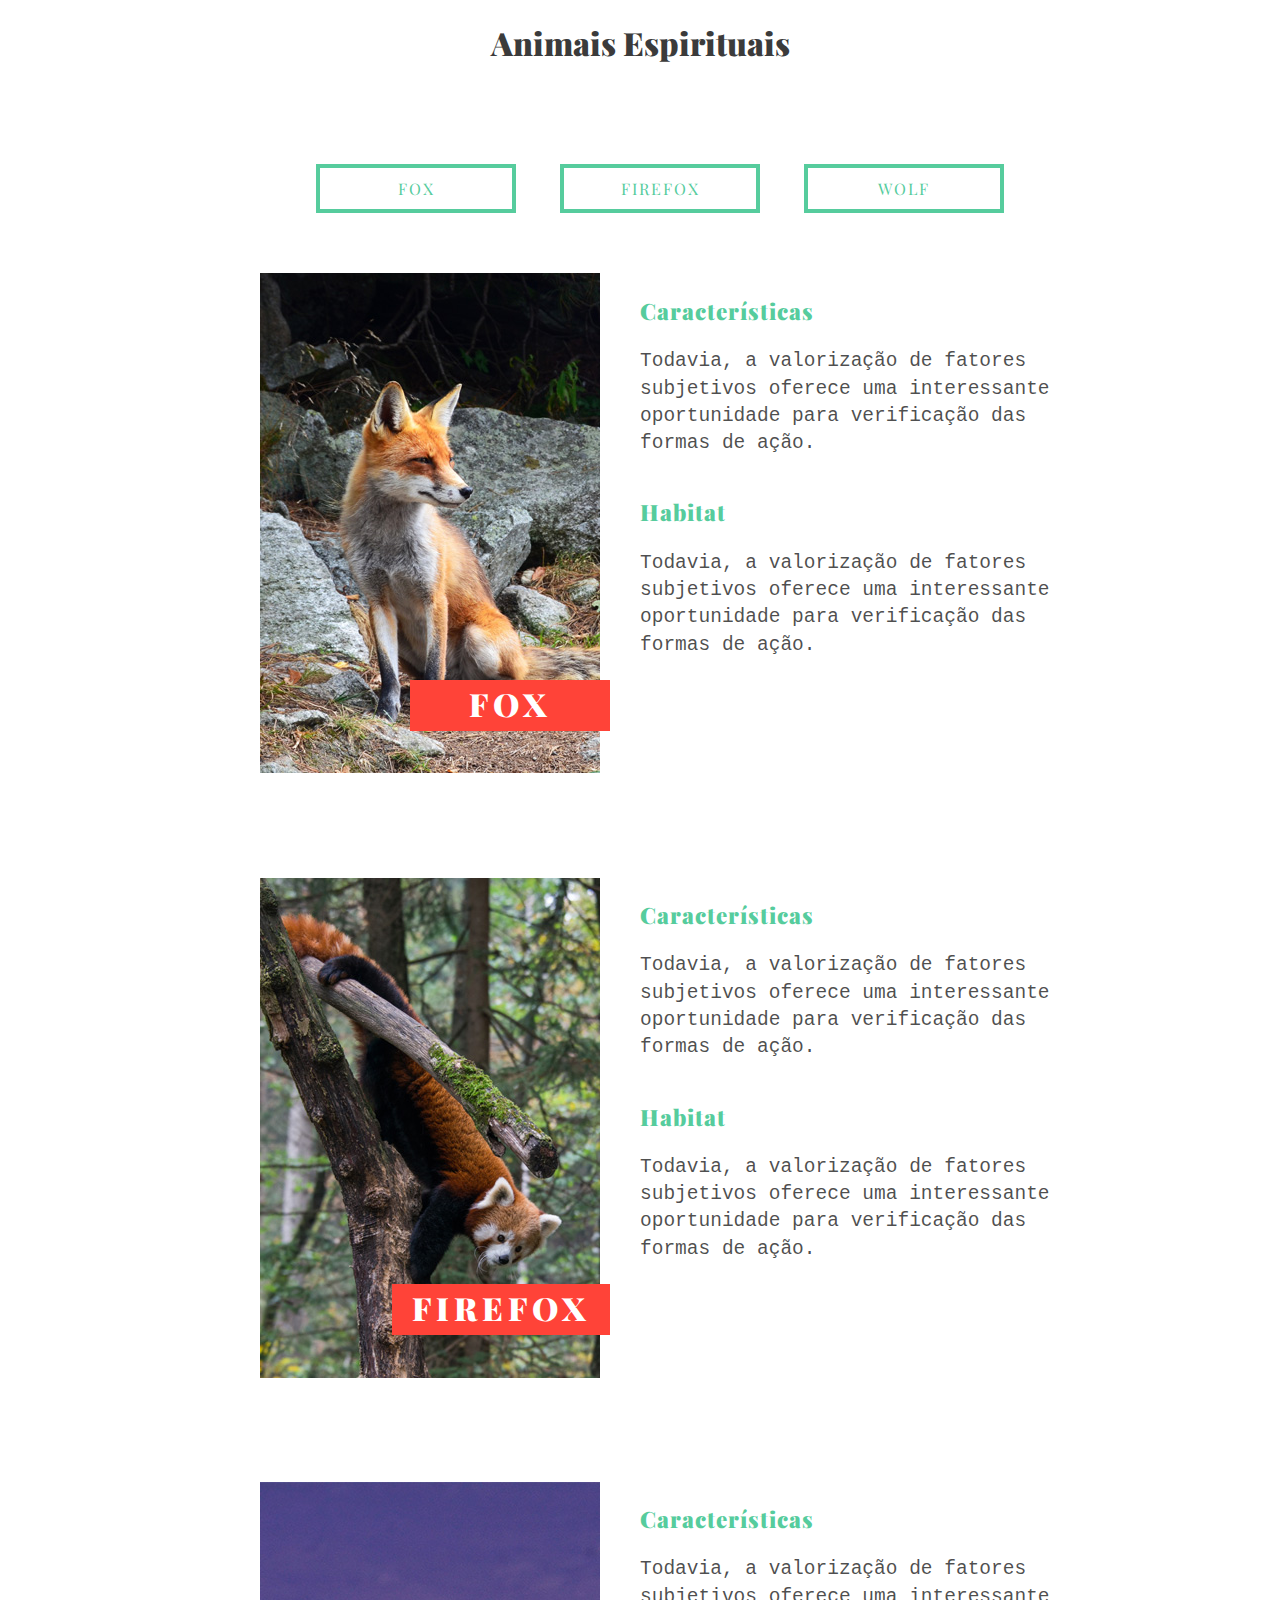
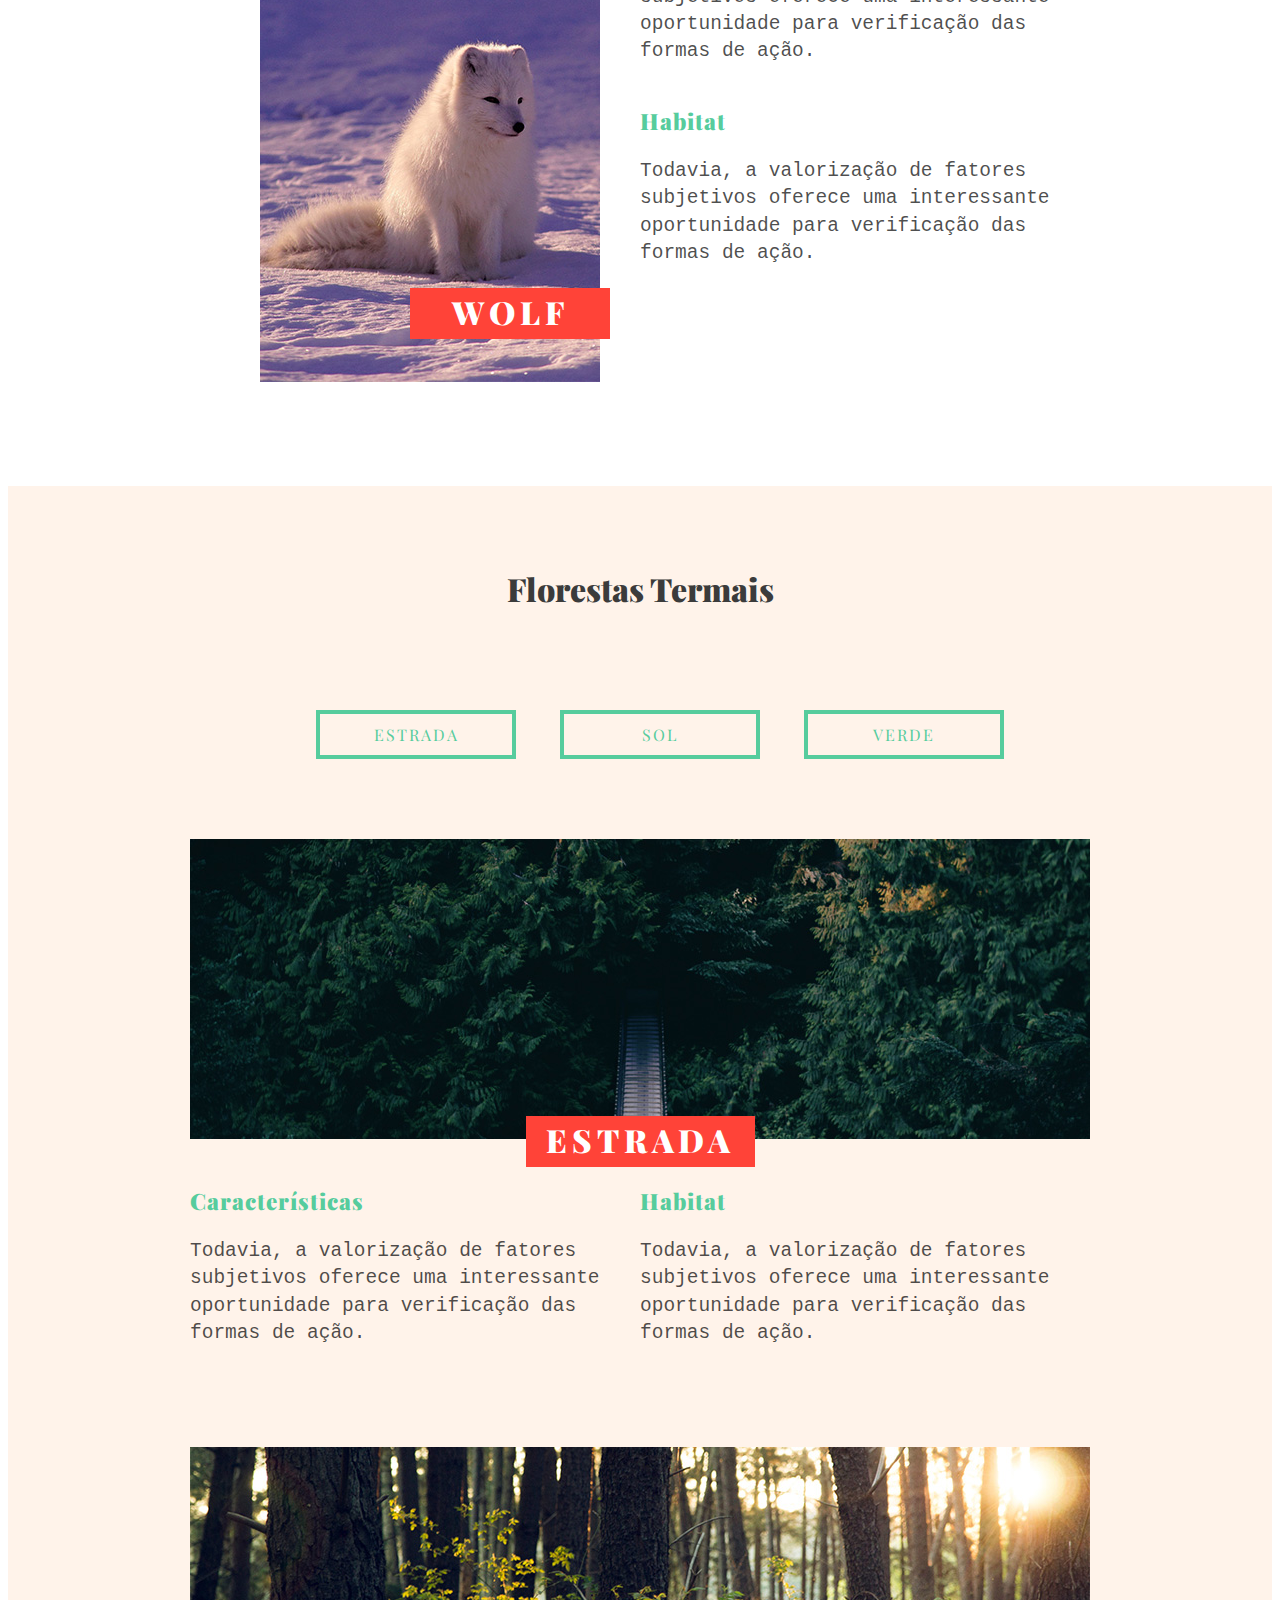
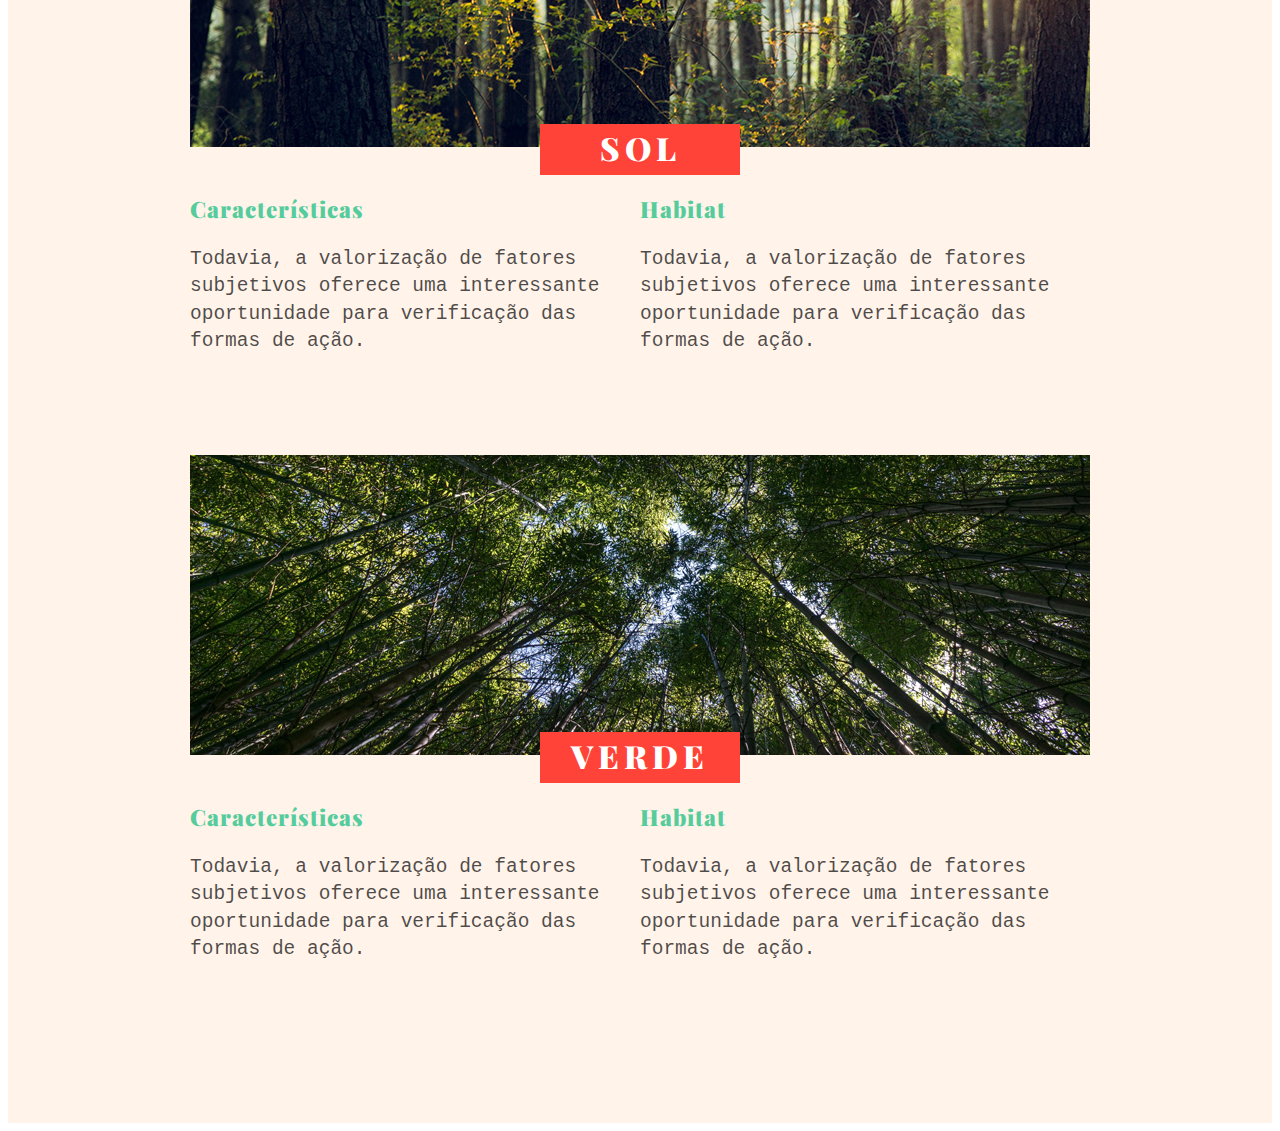
==== animais-e-florestas-jquery/index.html @ a6161abd "projeto animais e florestas" ====
<!DOCTYPE html>
<html>
<head>
	<title>Tabs</title>
	<link href="https://fonts.googleapis.com/css?family=Playfair+Display:900" rel="stylesheet">
	<link rel="stylesheet" type="text/css" href="css/style.css">
</head>
<body>

	<script type="text/javascript">
		document.documentElement.className += ' js';
	</script>

	<section class="container animais">

		<h1>Animais Espirituais</h1>

		<ul class="tab-menu">
			<li><a href="#fox">Fox</a></li>
			<li><a href="#firefox">FireFox</a></li>
			<li><a href="#wolf">Wolf</a></li>
		</ul>

		<div class="item">
			<div class="item-img">
				<img src="img/fox.jpg" alt="Fox">
				<h2>Fox</h2>
			</div>
			<div class="item-info">
				<h3>Características</h3>
				<p>Todavia, a valorização de fatores subjetivos oferece uma interessante oportunidade para verificação das formas de ação.</p>
				<h3>Habitat</h3>
				<p>Todavia, a valorização de fatores subjetivos oferece uma interessante oportunidade para verificação das formas de ação.</p>
			</div>
		</div>

		<div class="item">
			<div class="item-img">
				<img src="img/firefox.jpg" alt="FireFox">
				<h2>FireFox</h2>
			</div>
			<div class="item-info">
				<h3>Características</h3>
				<p>Todavia, a valorização de fatores subjetivos oferece uma interessante oportunidade para verificação das formas de ação.</p>
				<h3>Habitat</h3>
				<p>Todavia, a valorização de fatores subjetivos oferece uma interessante oportunidade para verificação das formas de ação.</p>
			</div>
		</div>

		<div class="item">
			<div class="item-img">
				<img src="img/wolf.jpg" alt="wolf">
				<h2>Wolf</h2>
			</div>
			<div class="item-info">
				<h3>Características</h3>
				<p>Todavia, a valorização de fatores subjetivos oferece uma interessante oportunidade para verificação das formas de ação.</p>
				<h3>Habitat</h3>
				<p>Todavia, a valorização de fatores subjetivos oferece uma interessante oportunidade para verificação das formas de ação.</p>
			</div>
		</div>

	</section>

	<section class="florestas">
	<div class="container">
		<h1>Florestas Termais</h1>

		<ul class="tab-menu">
			<li><a href="#estrada">Estrada</a></li>
			<li><a href="#sol">Sol</a></li>
			<li><a href="#verde">Verde</a></li>
		</ul>

		<div class="item">
			<div class="item-img">
				<img src="img/estrada.jpg" alt="Estrada">
				<h2>Estrada</h2>
			</div>
			<div class="item-info">
			<div>
				<h3>Características</h3>
				<p>Todavia, a valorização de fatores subjetivos oferece uma interessante oportunidade para verificação das formas de ação.</p>
			</div>
			<div>
				<h3>Habitat</h3>
				<p>Todavia, a valorização de fatores subjetivos oferece uma interessante oportunidade para verificação das formas de ação.</p>
			</div>
			</div>
		</div>

		<div class="item">
			<div class="item-img">
				<img src="img/sol.jpg" alt="Sol">
				<h2>Sol</h2>
			</div>
			<div class="item-info">
			<div>
				<h3>Características</h3>
				<p>Todavia, a valorização de fatores subjetivos oferece uma interessante oportunidade para verificação das formas de ação.</p>
			</div>
			<div>
				<h3>Habitat</h3>
				<p>Todavia, a valorização de fatores subjetivos oferece uma interessante oportunidade para verificação das formas de ação.</p>
			</div>	
			</div>
		</div>

		<div class="item">
			<div class="item-img">
				<img src="img/verde.jpg" alt="Verde">
				<h2>Verde</h2>
			</div>
			<div class="item-info">
			<div>
				<h3>Características</h3>
				<p>Todavia, a valorização de fatores subjetivos oferece uma interessante oportunidade para verificação das formas de ação.</p>
			</div>
			<div>
				<h3>Habitat</h3>
				<p>Todavia, a valorização de fatores subjetivos oferece uma interessante oportunidade para verificação das formas de ação.</p>
			</div>
			</div>
		</div>
	</div>
	</section>


	<script type="text/javascript" src="js/jquery-3.6.1.min.js"></script>
	<script type="text/javascript" src="js/app.js"></script>
</body>
</html>
---- animais-e-florestas-jquery/css/style.css ----
* {
	box-sizing: border-box;
}

.container {
	max-width: 900px;
	margin: 0 auto;
}

ul {
	text-align: center;
	margin: 80px 0 40px 0;
}

ul li {
	display: inline-block;
}

ul li a {
	display: inline-block;
	color: #56CC9D;
	border: 4px solid;
	padding: 10px 0px;
	width: 200px;
	margin: 20px;
	text-decoration: none;
	font-family: 'Playfair Display';
	text-transform: uppercase;
	letter-spacing: 2px;
}

ul li a.active {
	color: #fff;
	background-color: #56CC9D;
	border-color: #56CC9D;
}

h1, h2, h3 {
	font-family: 'Playfair Display';
	font-weight: 900;
}

h1 {
	font-size: 2em;
	text-align: center;
	color: #3B3B3B;
}

h2 {
	display: inline-block;
	padding: 2px 20px 6px 20px;
	min-width: 200px;
	text-align: center;
	font-size: 2em;
	text-transform: uppercase;
	position: relative;
	top: -120px;
	right: -10px;
	background:  #FF4338;
	color: white;
	letter-spacing: 5px;
}

h3 {
	font-size: 1.4em;
	letter-spacing: 1px;
	color: #56CC9D;
}

p {
	font-family: monospace;
	font-size: 1.5em;
	line-height: 1.4;
	color: rgba(0,0,0,.7);
	margin-bottom: 40px;
}

img {
	display: block;
	max-width: 100%;
	float: right;
}

.item {
	overflow: hidden;
}

.item-img {
	width: 50%;
	float: left;
	text-align: right;
	padding-right: 40px;
	position: relative;
}

.item-info {
	width: 50%;
	float: left;
}

.florestas {
	background: #FFF3EA;
	padding: 60px 0;
}

.florestas .item-img {
	width: 100%;
	text-align: center;
	margin-bottom: -80px;
	padding: 0px;
}

.florestas h2 {
	top: -50px;
	right: auto;

}

.florestas .item {
	margin: 60px 0;
}

.florestas .item-info {
	width: 100%;
}

.item-info > div {
	width: 50%;
	float: left;
}
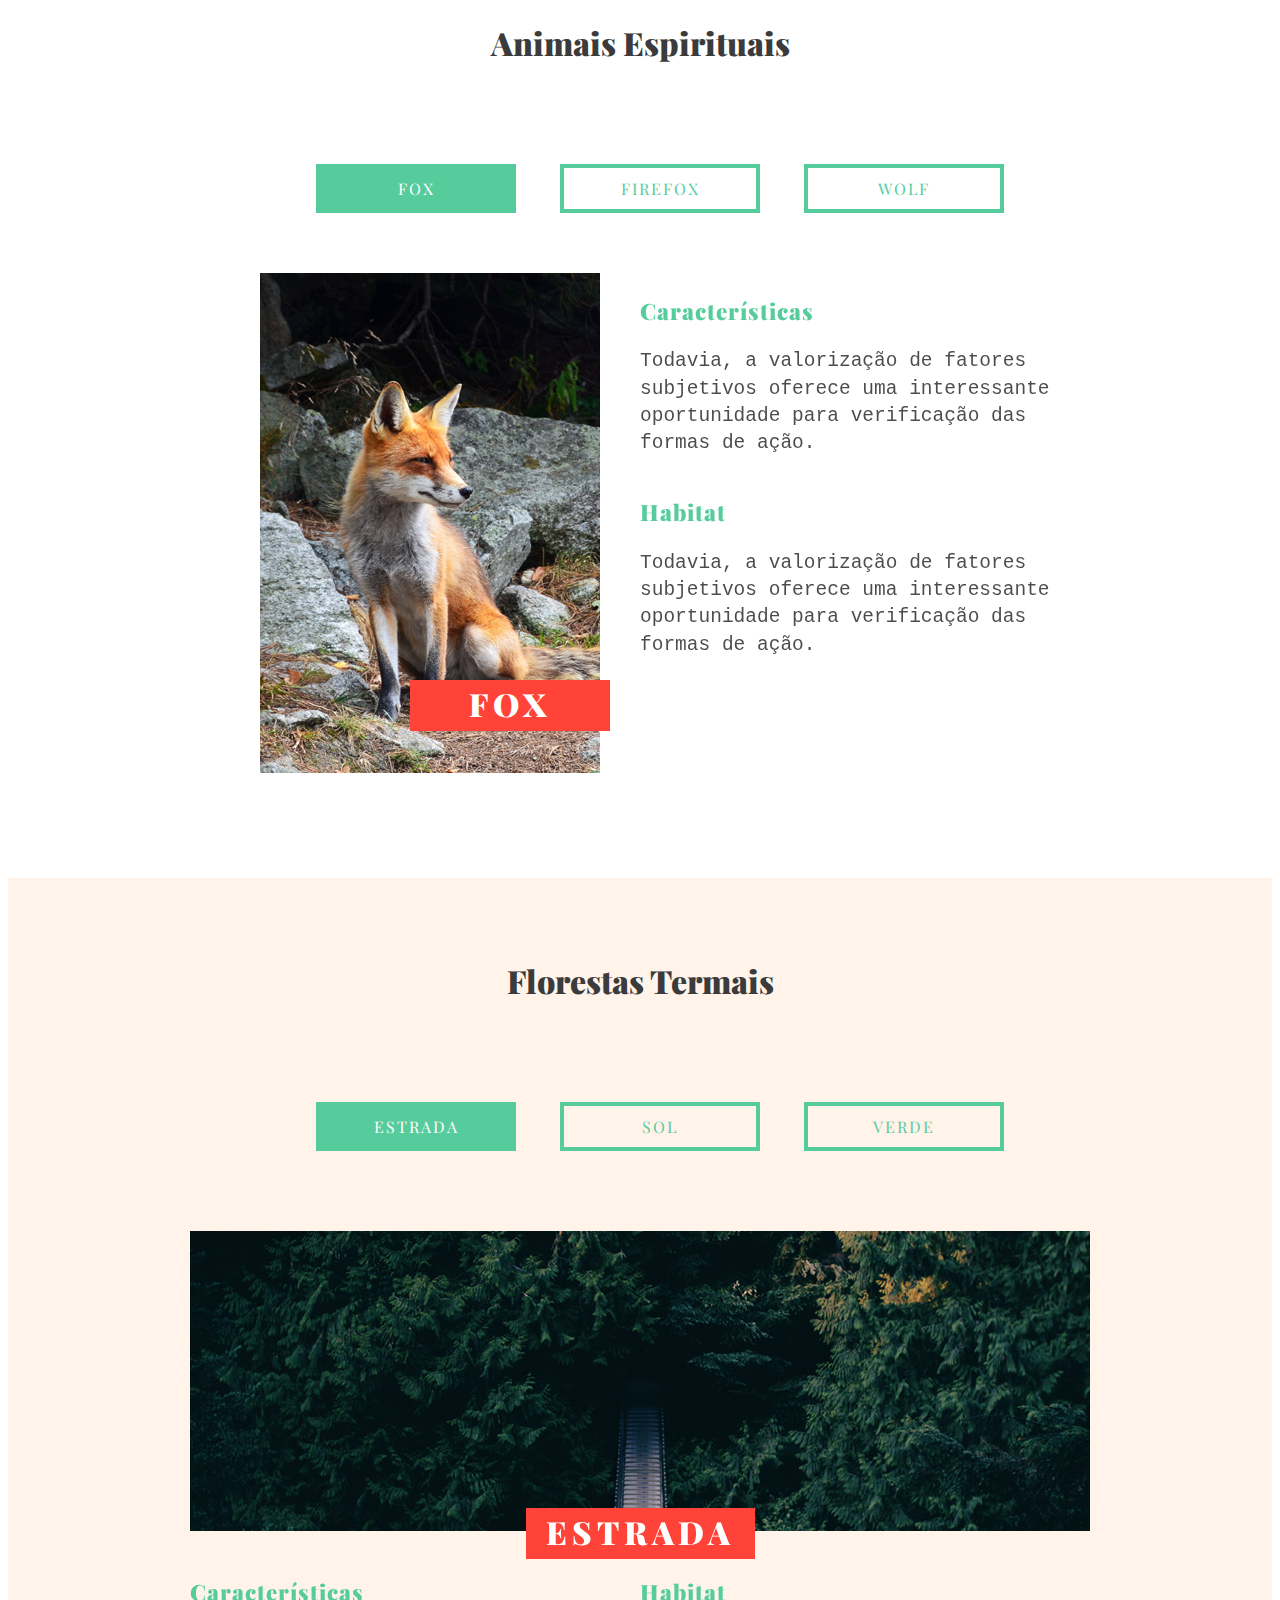
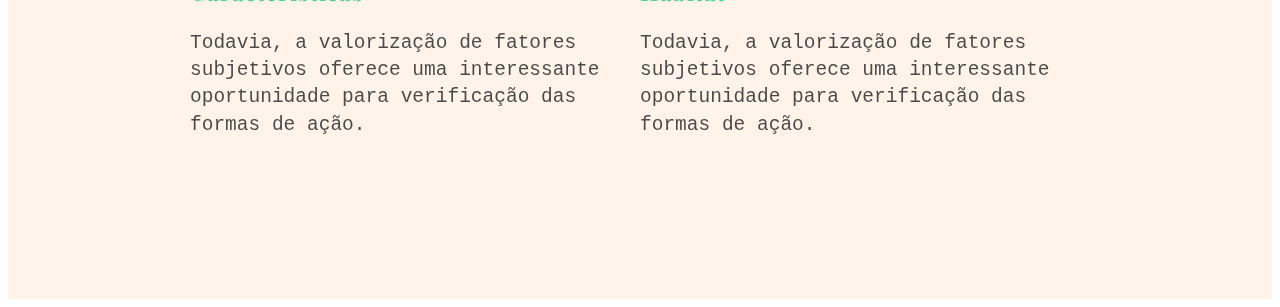
==== commit dcd16957: "adicionando classe ao clique" ====
--- a/animais-e-florestas-jquery/index.html
+++ b/animais-e-florestas-jquery/index.html
@@ -21,7 +21,7 @@
 			<li><a href="#wolf">Wolf</a></li>
 		</ul>
 
-		<div class="item">
+		<div class="item" id="fox"> 
 			<div class="item-img">
 				<img src="img/fox.jpg" alt="Fox">
 				<h2>Fox</h2>
@@ -34,7 +34,7 @@
 			</div>
 		</div>
 
-		<div class="item">
+		<div class="item" id="firefox">
 			<div class="item-img">
 				<img src="img/firefox.jpg" alt="FireFox">
 				<h2>FireFox</h2>
@@ -47,7 +47,7 @@
 			</div>
 		</div>
 
-		<div class="item">
+		<div class="item" id="wolf">
 			<div class="item-img">
 				<img src="img/wolf.jpg" alt="wolf">
 				<h2>Wolf</h2>
@@ -72,7 +72,7 @@
 			<li><a href="#verde">Verde</a></li>
 		</ul>
 
-		<div class="item">
+		<div class="item" id="estrada" >
 			<div class="item-img">
 				<img src="img/estrada.jpg" alt="Estrada">
 				<h2>Estrada</h2>
@@ -89,7 +89,7 @@
 			</div>
 		</div>
 
-		<div class="item">
+		<div class="item" id="sol" >
 			<div class="item-img">
 				<img src="img/sol.jpg" alt="Sol">
 				<h2>Sol</h2>
@@ -106,7 +106,7 @@
 			</div>
 		</div>
 
-		<div class="item">
+		<div class="item" id="verde" >
 			<div class="item-img">
 				<img src="img/verde.jpg" alt="Verde">
 				<h2>Verde</h2>
--- a/animais-e-florestas-jquery/css/style.css
+++ b/animais-e-florestas-jquery/css/style.css
@@ -127,4 +127,22 @@
 .item-info > div {
 	width: 50%;
 	float: left;
+}
+
+
+.js .item {
+	opacity: 0;
+	visibility: hidden;
+	position: absolute;
+	top: 0;
+	transform: translate3d(-50px, 0, 0);
+}
+
+.js .item.active{
+	opacity: 1;
+	visibility: visible;
+	position: relative;
+	top: auto;
+	transition: .4s;
+	transform: translate3d(0px, 0, 0);
 }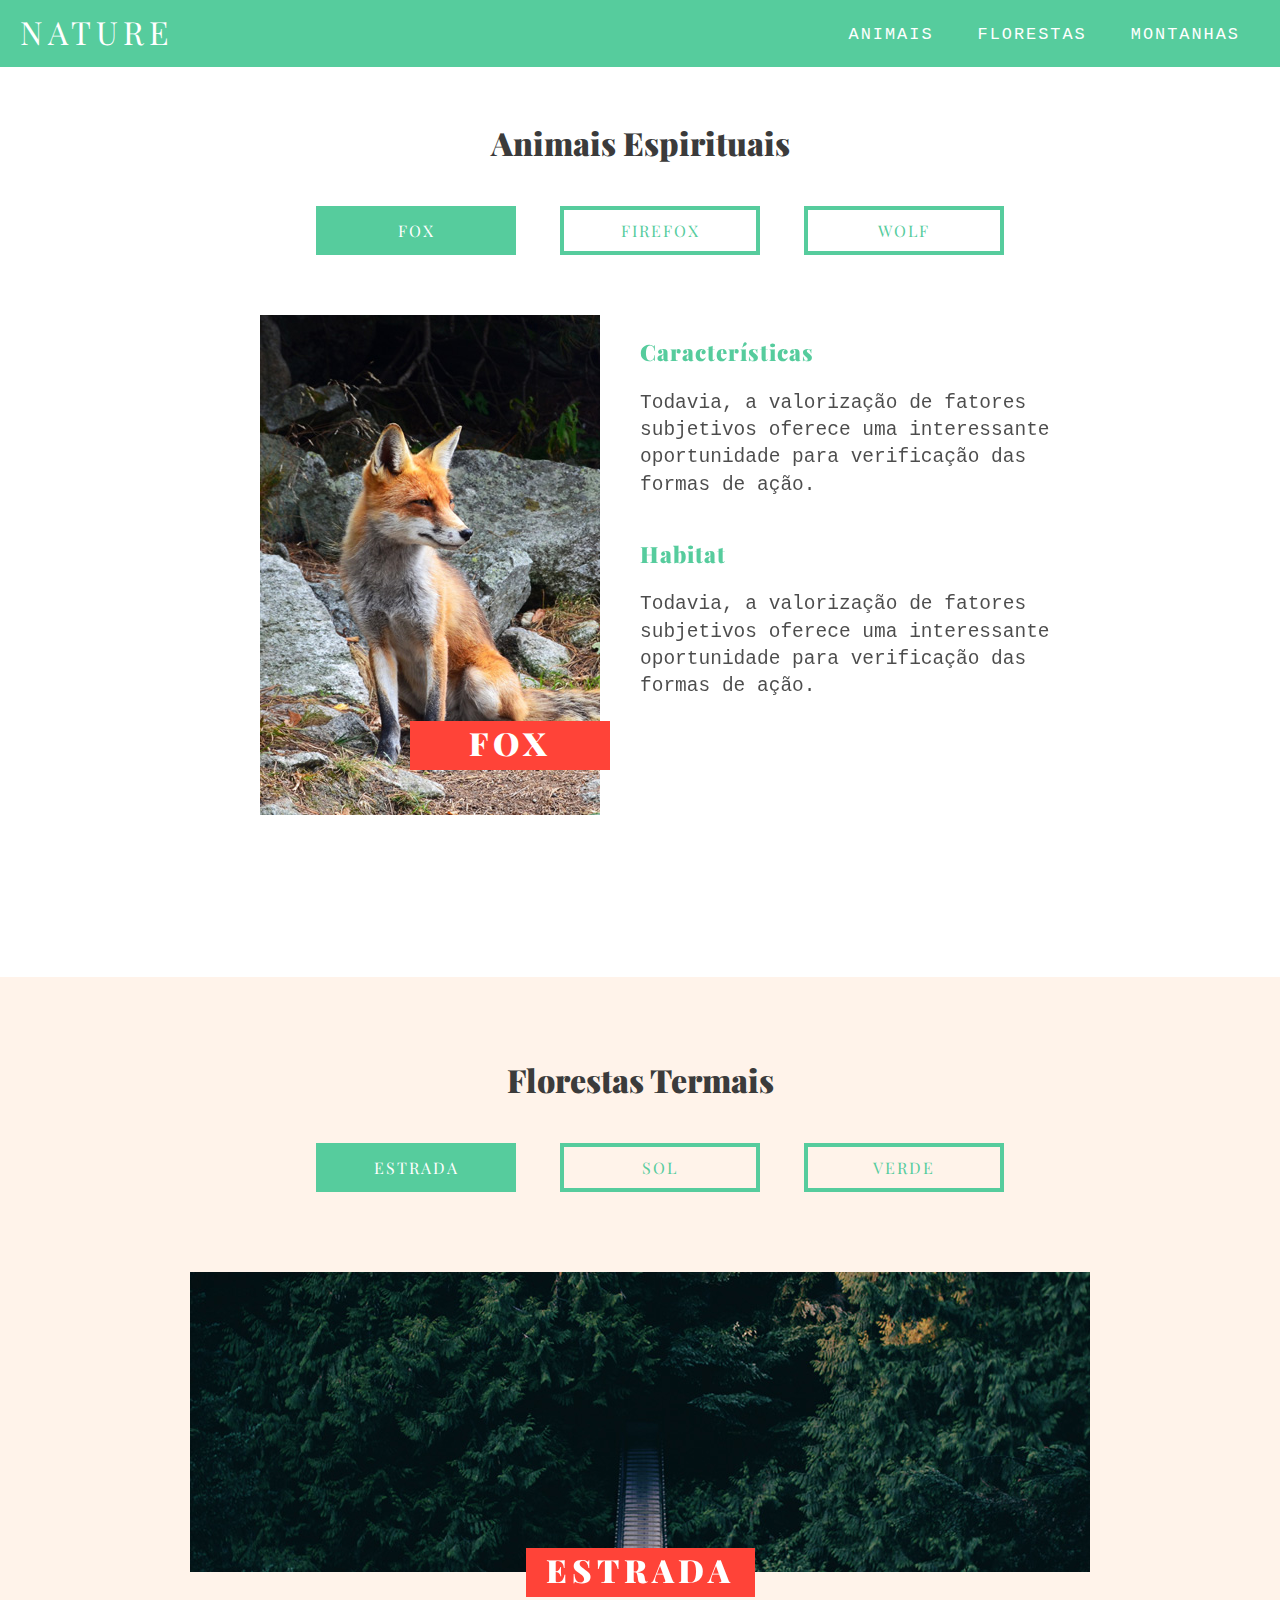
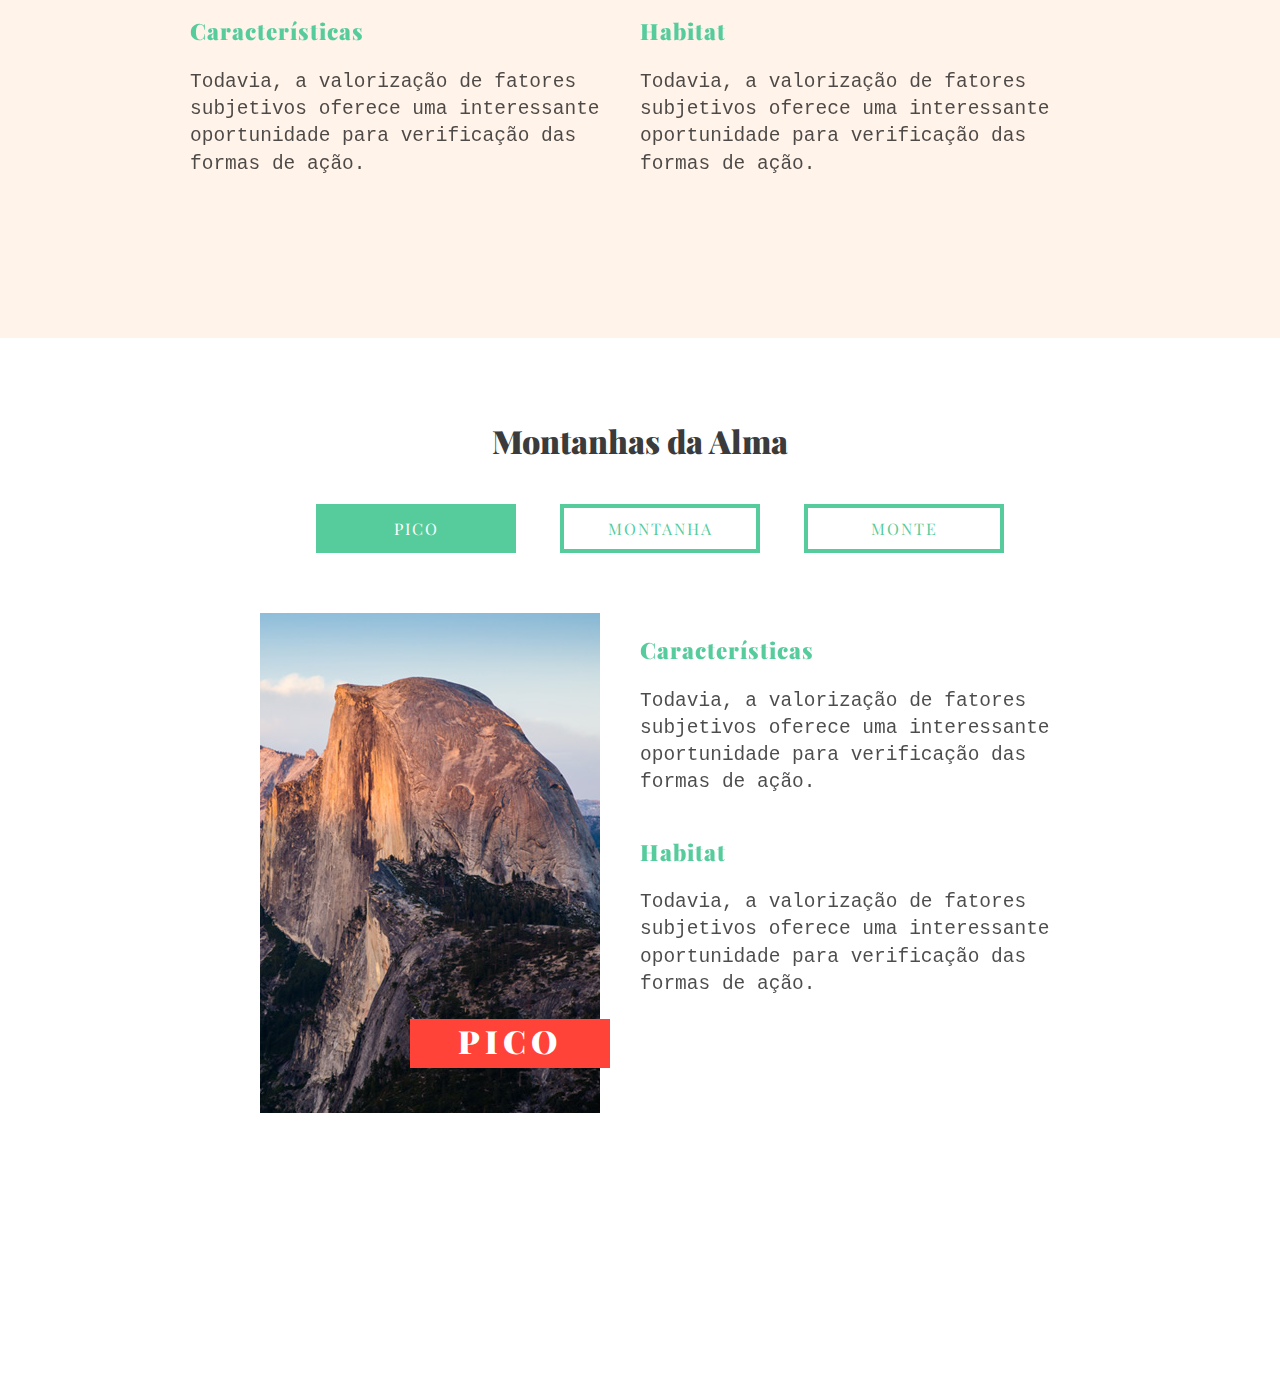
==== commit 6064d19d: "adicionando menu e scroll suave" ====
--- a/animais-e-florestas-jquery/index.html
+++ b/animais-e-florestas-jquery/index.html
@@ -1,7 +1,7 @@
 <!DOCTYPE html>
 <html>
 <head>
-	<title>Tabs</title>
+	<title>Nature - Scroll</title>
 	<link href="https://fonts.googleapis.com/css?family=Playfair+Display:900" rel="stylesheet">
 	<link rel="stylesheet" type="text/css" href="css/style.css">
 </head>
@@ -10,18 +10,29 @@
 	<script type="text/javascript">
 		document.documentElement.className += ' js';
 	</script>
+	
+	<header class="menu">
+		<a class="logo" href="/">Nature</a>
+		<nav class="menu-nav">
+			<ul>
+				<li><a href="#animais">Animais</a></li>
+				<li><a href="#florestas">Florestas</a></li>
+				<li><a href="#montanhas">Montanhas</a></li>
+			</ul>
+		</nav>
+	</header>
 
-	<section class="container animais">
+	<section class="container animais" data-group="animais" id="animais">
 
 		<h1>Animais Espirituais</h1>
 
 		<ul class="tab-menu">
-			<li><a href="#fox">Fox</a></li>
-			<li><a href="#firefox">FireFox</a></li>
-			<li><a href="#wolf">Wolf</a></li>
+			<li><a href="#fox" data-click="fox">Fox</a></li>
+			<li><a href="#firefox" data-click="firefox">FireFox</a></li>
+			<li><a href="#wolf" data-click="wolf">Wolf</a></li>
 		</ul>
 
-		<div class="item" id="fox"> 
+		<div class="item" id="fox" data-target="fox">
 			<div class="item-img">
 				<img src="img/fox.jpg" alt="Fox">
 				<h2>Fox</h2>
@@ -34,7 +45,7 @@
 			</div>
 		</div>
 
-		<div class="item" id="firefox">
+		<div class="item" id="firefox" data-target="firefox">
 			<div class="item-img">
 				<img src="img/firefox.jpg" alt="FireFox">
 				<h2>FireFox</h2>
@@ -47,7 +58,7 @@
 			</div>
 		</div>
 
-		<div class="item" id="wolf">
+		<div class="item" id="wolf" data-target="wolf">
 			<div class="item-img">
 				<img src="img/wolf.jpg" alt="wolf">
 				<h2>Wolf</h2>
@@ -62,17 +73,17 @@
 
 	</section>
 
-	<section class="florestas">
+	<section class="florestas" data-group="florestas" id="florestas">
 	<div class="container">
 		<h1>Florestas Termais</h1>
 
 		<ul class="tab-menu">
-			<li><a href="#estrada">Estrada</a></li>
-			<li><a href="#sol">Sol</a></li>
-			<li><a href="#verde">Verde</a></li>
+			<li><a href="#estrada" data-click="estrada">Estrada</a></li>
+			<li><a href="#sol" data-click="sol">Sol</a></li>
+			<li><a href="#verde" data-click="verde">Verde</a></li>
 		</ul>
 
-		<div class="item" id="estrada" >
+		<div class="item" id="estrada" data-target="estrada">
 			<div class="item-img">
 				<img src="img/estrada.jpg" alt="Estrada">
 				<h2>Estrada</h2>
@@ -89,7 +100,7 @@
 			</div>
 		</div>
 
-		<div class="item" id="sol" >
+		<div class="item" id="sol" data-target="sol">
 			<div class="item-img">
 				<img src="img/sol.jpg" alt="Sol">
 				<h2>Sol</h2>
@@ -106,7 +117,7 @@
 			</div>
 		</div>
 
-		<div class="item" id="verde" >
+		<div class="item" id="verde" data-target="verde">
 			<div class="item-img">
 				<img src="img/verde.jpg" alt="Verde">
 				<h2>Verde</h2>
@@ -124,7 +135,58 @@
 		</div>
 	</div>
 	</section>
+	
+	
+<section class="container montanhas" data-group="montanhas" id="montanhas">
 
+		<h1>Montanhas da Alma</h1>
+
+		<ul class="tab-menu">
+			<li><a href="#pico" data-click="pico">Pico</a></li>
+			<li><a href="#montanha" data-click="montanha">Montanha</a></li>
+			<li><a href="#monte" data-click="monte">Monte</a></li>
+		</ul>
+
+		<div class="item" id="pico" data-target="pico">
+			<div class="item-img">
+				<img src="img/pico.jpg" alt="Pico">
+				<h2>Pico</h2>
+			</div>
+			<div class="item-info">
+				<h3>Características</h3>
+				<p>Todavia, a valorização de fatores subjetivos oferece uma interessante oportunidade para verificação das formas de ação.</p>
+				<h3>Habitat</h3>
+				<p>Todavia, a valorização de fatores subjetivos oferece uma interessante oportunidade para verificação das formas de ação.</p>
+			</div>
+		</div>
+
+		<div class="item" id="montanha" data-target="montanha">
+			<div class="item-img">
+				<img src="img/montanha.jpg" alt="Montanha">
+				<h2>Montanha</h2>
+			</div>
+			<div class="item-info">
+				<h3>Características</h3>
+				<p>Todavia, a valorização de fatores subjetivos oferece uma interessante oportunidade para verificação das formas de ação.</p>
+				<h3>Habitat</h3>
+				<p>Todavia, a valorização de fatores subjetivos oferece uma interessante oportunidade para verificação das formas de ação.</p>
+			</div>
+		</div>
+
+		<div class="item" id="monte" data-target="monte">
+			<div class="item-img">
+				<img src="img/monte.jpg" alt="Monte">
+				<h2>Monte</h2>
+			</div>
+			<div class="item-info">
+				<h3>Características</h3>
+				<p>Todavia, a valorização de fatores subjetivos oferece uma interessante oportunidade para verificação das formas de ação.</p>
+				<h3>Habitat</h3>
+				<p>Todavia, a valorização de fatores subjetivos oferece uma interessante oportunidade para verificação das formas de ação.</p>
+			</div>
+		</div>
+
+	</section>	
 
 	<script type="text/javascript" src="js/jquery-3.6.1.min.js"></script>
 	<script type="text/javascript" src="js/app.js"></script>
--- a/animais-e-florestas-jquery/css/style.css
+++ b/animais-e-florestas-jquery/css/style.css
@@ -1,22 +1,97 @@
 * {
 	box-sizing: border-box;
+}
+
+body {
+	margin: 0px;
+	padding-top: 40px;
+	padding-bottom: 120px;
+}
+
+.menu {
+	background: #56CC9D;
+	overflow: hidden;
+	position: fixed;
+	width: 100%;
+	top: 0;
+	z-index: 100;
+}
+
+.menu nav {
+	text-align: right;
+	padding: 10px 20px 0 0;
+}
+
+.menu nav ul {
+	padding: 0px;
+	margin: 0px;
+}
+
+.menu nav li {
+	display: inline-block;
+	text-align: right;
+}
+
+.menu nav li a {
+	display: block;
+	color: white;
+	padding: 15px 20px;
+	text-decoration: none;
+	font-family: monospace;
+	text-transform: uppercase;
+	font-size: 1.3em;
+	letter-spacing: 2px;
+	float: left;
+}
+
+.menu nav li a::after {
+	content: '';
+	display: block;
+	background: white;
+	height: 2px;
+	width: 0;
+	transition: .3s;
+}
+
+.menu nav li a:hover::after, .menu nav li a.active::after {
+	width: 100%;
+}
+
+.logo {
+	display: block;
+	color: white;
+	width: 200px;
+	padding: 10px 10px 14px 20px;
+	text-decoration: none;
+	font-family: 'Playfair Display';
+	text-transform: uppercase;
+	letter-spacing: 5px;
+	font-size: 2em;
+	float: left;
 }
 
 .container {
 	max-width: 900px;
 	margin: 0 auto;
-}
-
-ul {
-	text-align: center;
-	margin: 80px 0 40px 0;
-}
-
-ul li {
-	display: inline-block;
-}
-
-ul li a {
+	padding: 60px 0;
+}
+
+.container::after {
+	content: '';
+	display: table;
+	clear: both;
+}
+
+.tab-menu {
+	text-align: center;
+	margin: 20px 0 40px 0;
+}
+
+.tab-menu li {
+	display: inline-block;
+}
+
+.tab-menu li a {
 	display: inline-block;
 	color: #56CC9D;
 	border: 4px solid;
@@ -28,13 +103,7 @@
 	text-transform: uppercase;
 	letter-spacing: 2px;
 }
-
-ul li a.active {
-	color: #fff;
-	background-color: #56CC9D;
-	border-color: #56CC9D;
-}
-
+	
 h1, h2, h3 {
 	font-family: 'Playfair Display';
 	font-weight: 900;
@@ -48,7 +117,7 @@
 
 h2 {
 	display: inline-block;
-	padding: 2px 20px 6px 20px;
+	padding: 0 20px 6px 20px;
 	min-width: 200px;
 	text-align: center;
 	font-size: 2em;
@@ -100,7 +169,6 @@
 
 .florestas {
 	background: #FFF3EA;
-	padding: 60px 0;
 }
 
 .florestas .item-img {
@@ -113,7 +181,6 @@
 .florestas h2 {
 	top: -50px;
 	right: auto;
-
 }
 
 .florestas .item {
@@ -129,20 +196,25 @@
 	float: left;
 }
 
-
-.js .item {
+[data-target] {
 	opacity: 0;
 	visibility: hidden;
+	transform: translate3d(-50px,0,0);
 	position: absolute;
 	top: 0;
-	transform: translate3d(-50px, 0, 0);
-}
-
-.js .item.active{
+}
+
+[data-click].active {
+	background: #56CC9D;
+	color: white;
+	border-color: #56CC9D;
+}
+
+[data-target].active {
 	opacity: 1;
 	visibility: visible;
+	transition: .3s;
 	position: relative;
 	top: auto;
-	transition: .4s;
-	transform: translate3d(0px, 0, 0);
+	transform: translate3d(0px,0,0);
 }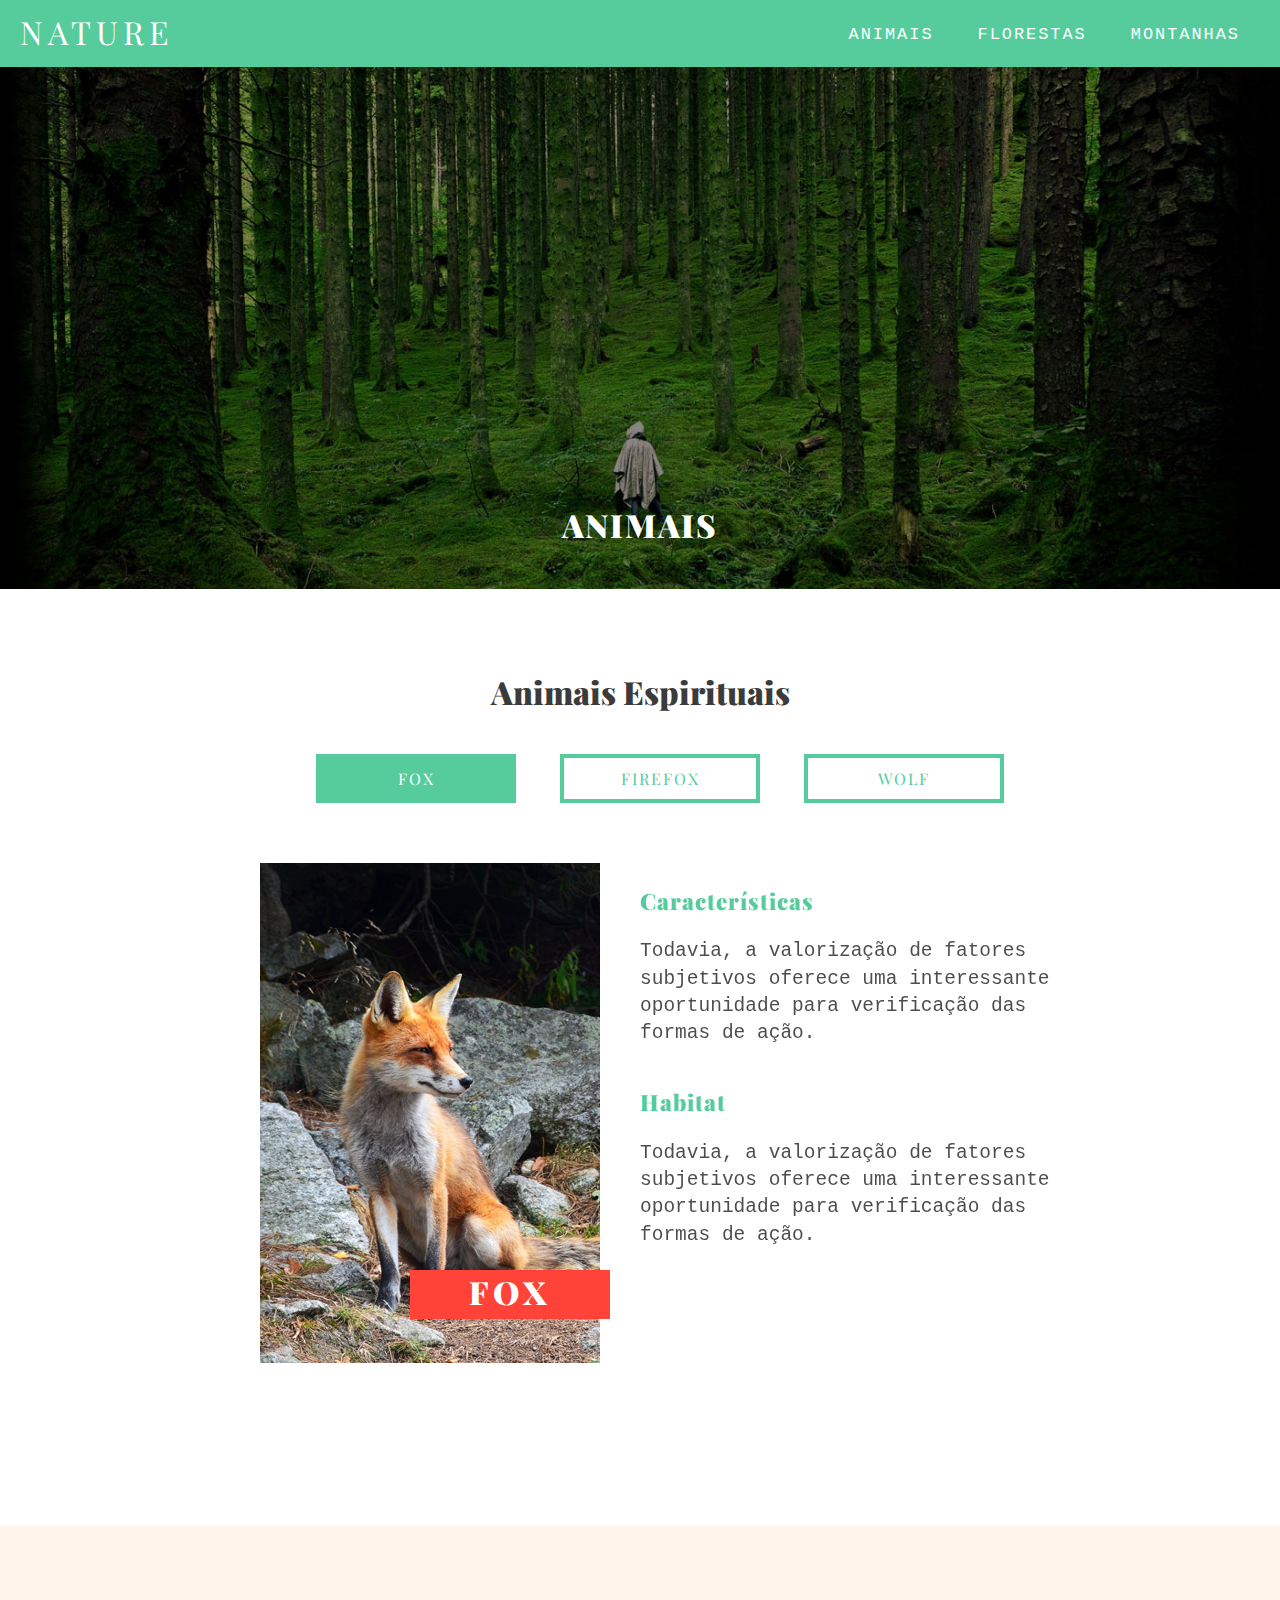
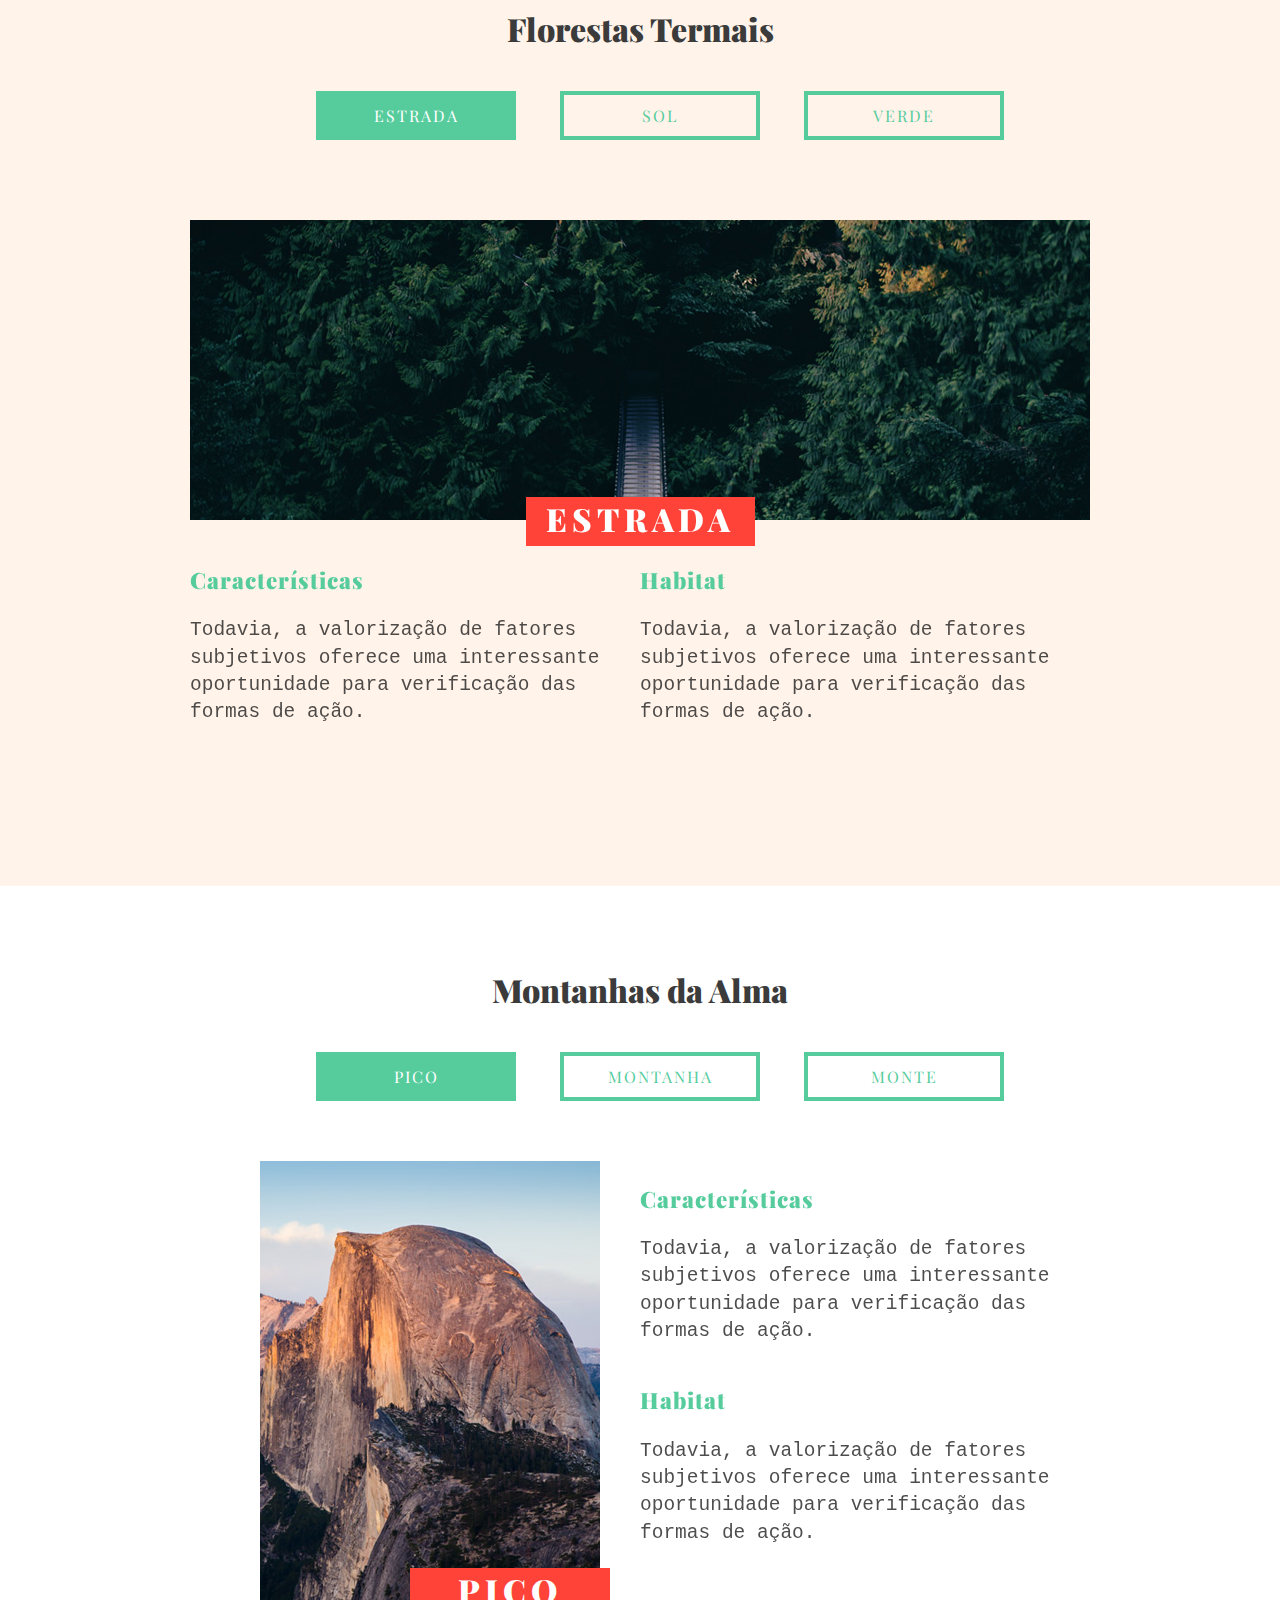
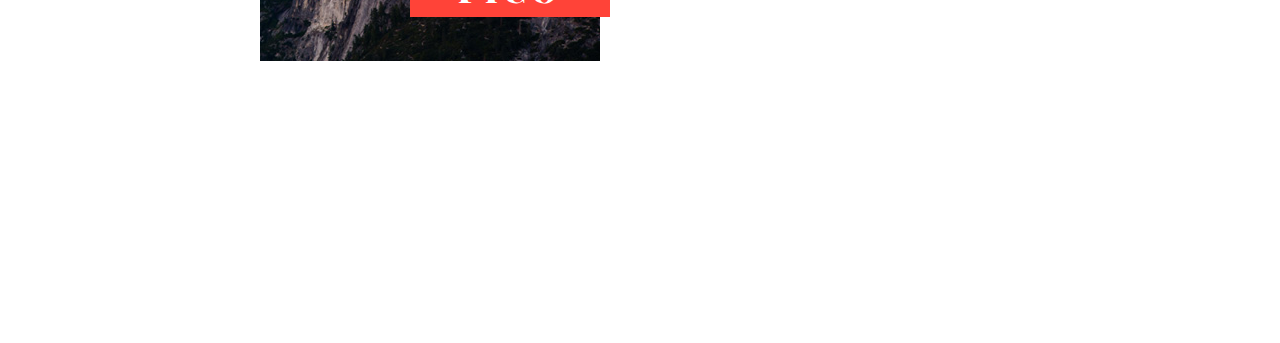
==== commit e30ca620: "Adicionando slider" ====
--- a/animais-e-florestas-jquery/index.html
+++ b/animais-e-florestas-jquery/index.html
@@ -13,7 +13,8 @@
 	
 	<header class="menu">
 		<a class="logo" href="/">Nature</a>
-		<nav class="menu-nav">
+		<span class="mobile-btn"></span>
+		<nav class="menu-nav mobile-menu">
 			<ul>
 				<li><a href="#animais">Animais</a></li>
 				<li><a href="#florestas">Florestas</a></li>
@@ -21,6 +22,22 @@
 			</ul>
 		</nav>
 	</header>
+	
+	<section class="introducao slide">
+		<div>
+			<img src="img/slide/slide-1.jpg" alt="Animais">
+			<h2>Animais</h2>
+		</div>
+		<div>
+			<img src="img/slide/slide-2.jpg" alt="Florestas">
+			<h2>Florestas</h2>
+		</div>
+		<div>
+			<img src="img/slide/slide-3.jpg" alt="Montanhas">
+			<h2>Montanhas</h2>
+		</div>
+	</section>
+	
 
 	<section class="container animais" data-group="animais" id="animais">
 
@@ -187,7 +204,7 @@
 		</div>
 
 	</section>	
-
+	
 	<script type="text/javascript" src="js/jquery-3.6.1.min.js"></script>
 	<script type="text/javascript" src="js/app.js"></script>
 </body>
--- a/animais-e-florestas-jquery/css/style.css
+++ b/animais-e-florestas-jquery/css/style.css
@@ -10,7 +10,6 @@
 
 .menu {
 	background: #56CC9D;
-	overflow: hidden;
 	position: fixed;
 	width: 100%;
 	top: 0;
@@ -115,7 +114,7 @@
 	color: #3B3B3B;
 }
 
-h2 {
+.item h2 {
 	display: inline-block;
 	padding: 0 20px 6px 20px;
 	min-width: 200px;
@@ -144,7 +143,7 @@
 	margin-bottom: 40px;
 }
 
-img {
+.item-img img {
 	display: block;
 	max-width: 100%;
 	float: right;
@@ -217,4 +216,129 @@
 	position: relative;
 	top: auto;
 	transform: translate3d(0px,0,0);
-}+}
+
+@media only screen and (max-width: 768px) {
+
+.mobile-btn {
+	display: block;
+	color: white;
+	width: 36px;
+	height: 36px;
+	border-top: 4px solid;
+	margin: 20px 20px 0 0;
+	float: right;
+	position: relative;
+	cursor: pointer;
+	-webkit-backface-visibility: hidden;
+}
+
+.mobile-btn::after, .mobile-btn::before {
+	content: '';
+	display: block;
+	height: 4px;
+	margin-top: 6px;
+	background: currentColor;
+	position: relative;
+	transition: transform .2s ease;
+}
+
+.mobile-btn.active {
+	border-top-color: transparent;
+}
+
+.mobile-btn.active::after {
+	margin-top: 0px;
+	top: 2px;
+	transform: rotate(45deg);
+}
+
+.mobile-btn.active::before {
+	margin-top: 0px;
+	top: 6px;
+	transform: rotate(135deg);
+}
+
+.menu-nav.mobile-menu {
+	position: fixed;
+	background: #56CC9D;
+	padding: 10px;
+	top: 60px;
+	right: 0px;
+	opacity: 0;
+	visibility: hidden;
+	transform: translate3d(60px, 0px, 0px);
+	transition: .3s;
+}
+
+.menu-nav.mobile-menu.active {
+	opacity: 1;
+	visibility: visible;
+	transform: translate3d(0px, 0px, 0px);
+}
+
+.menu-nav.mobile-menu li {
+	display: block;
+}
+
+.menu-nav.mobile-menu li a {
+	border-top: 2px solid;
+	width: 100%;
+	text-align: center;
+}
+	
+}
+
+.introducao {
+	background: black;
+}
+
+.introducao h2 {
+	color: white;
+	text-align: center;
+	font-size: 2em;
+	text-transform: uppercase;
+	letter-spacing: 2px;
+	margin-top: -2em;
+	margin-bottom: 2em;
+	line-height: 0;
+}
+
+.introducao img {
+	display: block;
+	margin: 0 auto;
+	max-width: 100%;
+}
+
+.slide {
+	position: relative;
+	overflow: hidden;
+}
+
+.slide > * {
+	width: 100%;
+	position: absolute;
+	opacity: 0;
+	transition: .5s;
+}
+
+.slide > .active {
+	position: relative;
+	opacity: 1;
+}
+
+
+
+
+
+
+
+
+
+
+
+
+
+
+
+
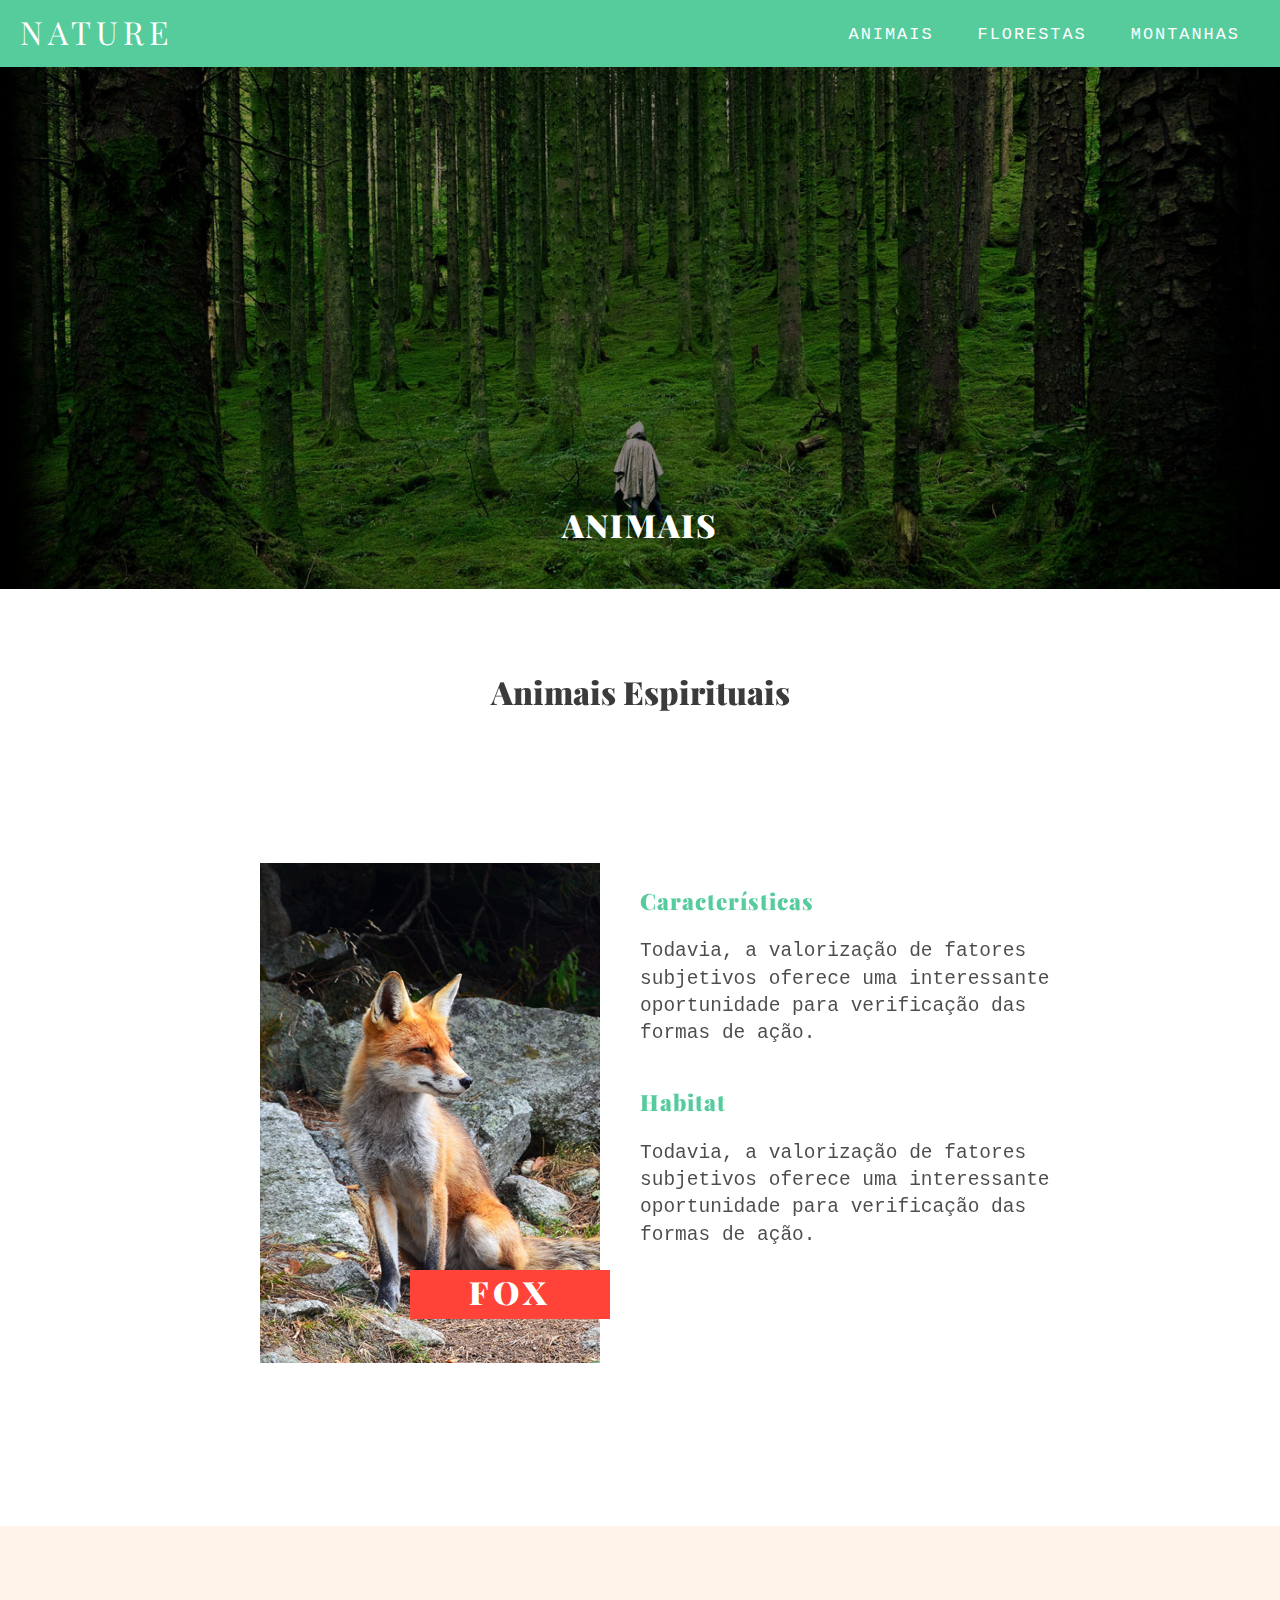
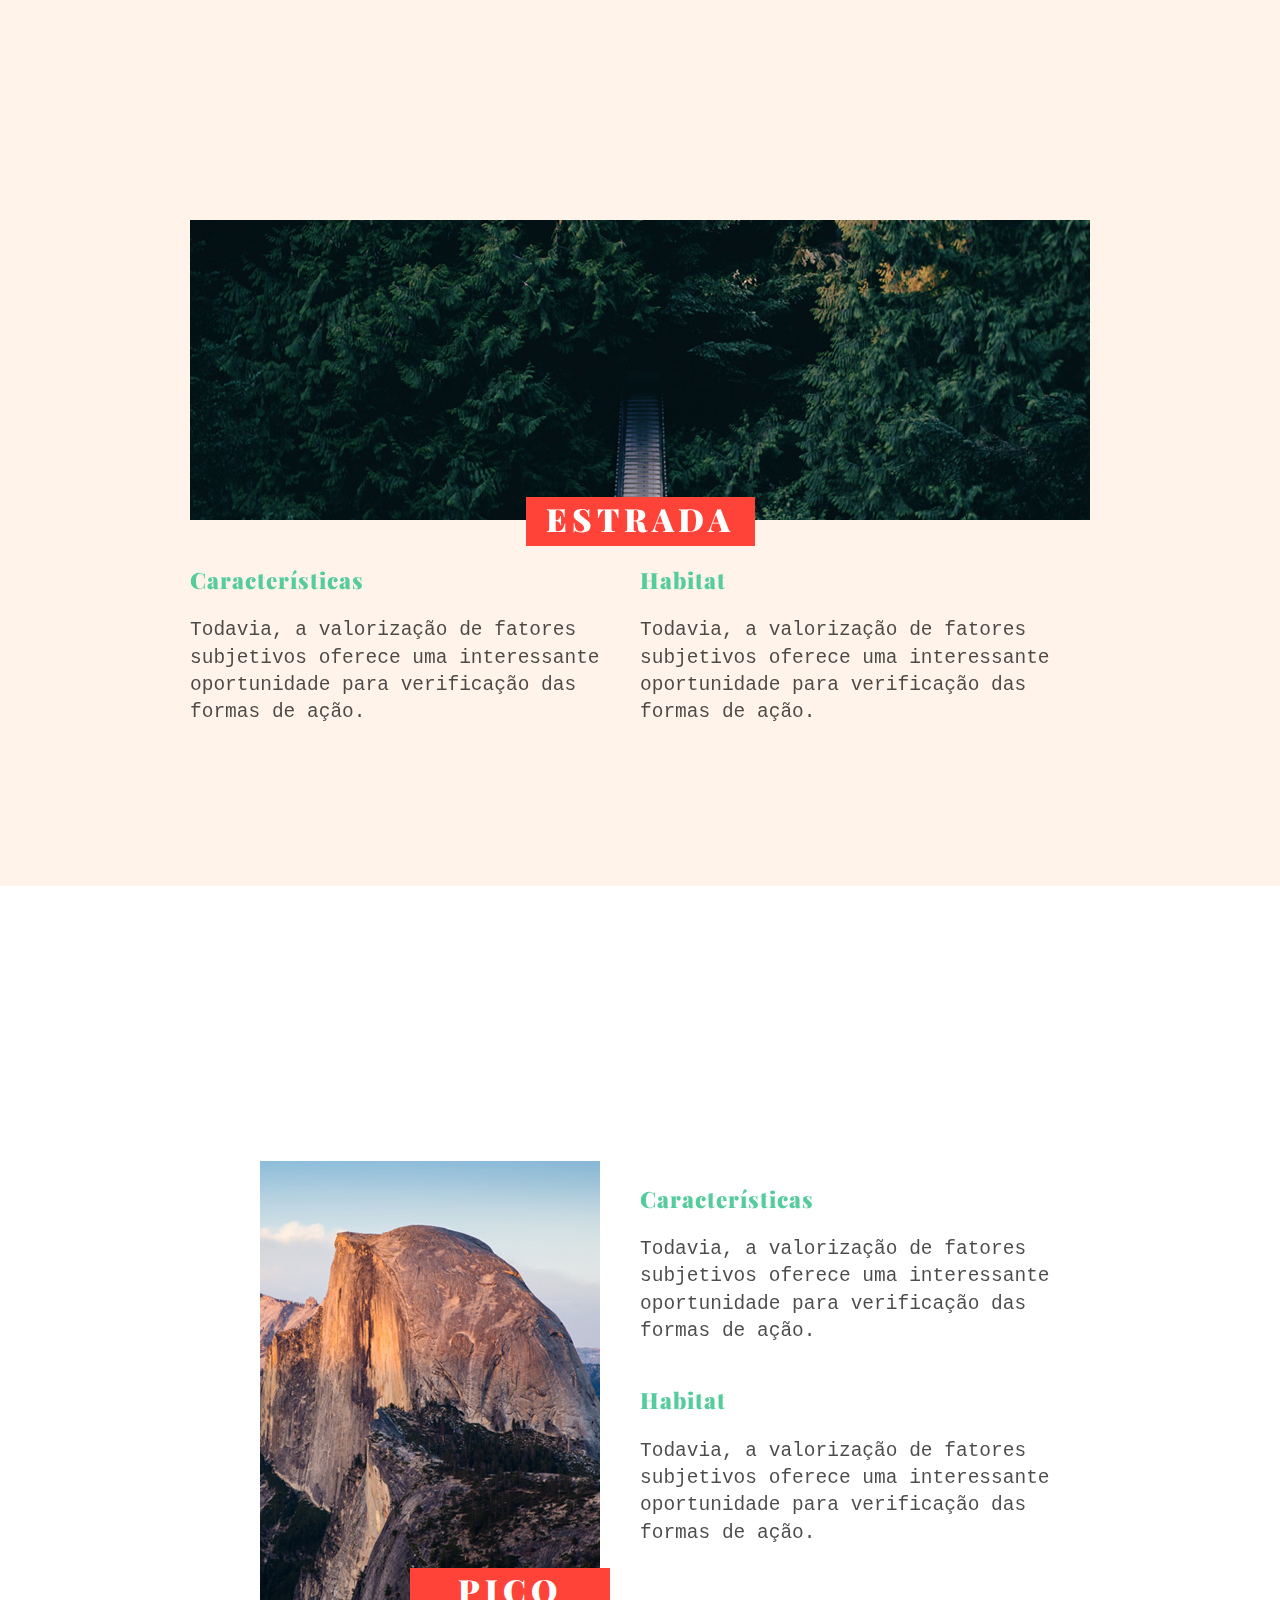
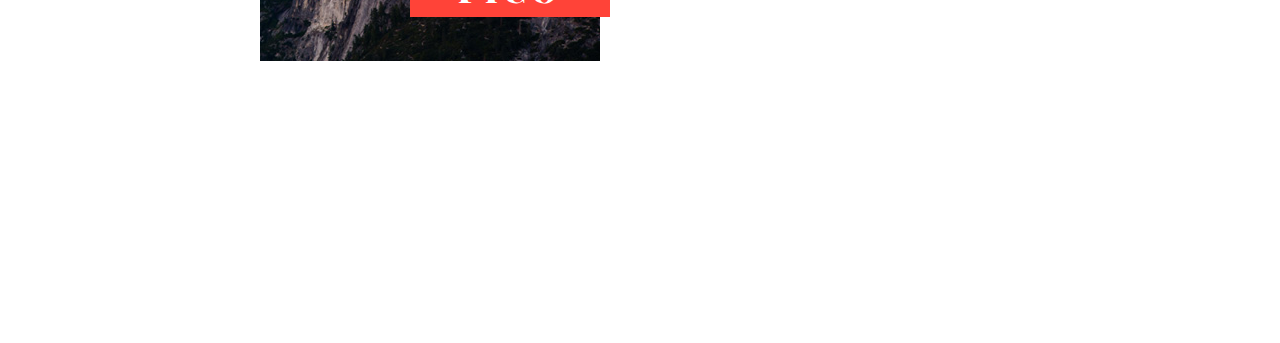
==== commit dbbf2dfa: "animção scroll e debounce" ====
--- a/animais-e-florestas-jquery/index.html
+++ b/animais-e-florestas-jquery/index.html
@@ -41,9 +41,9 @@
 
 	<section class="container animais" data-group="animais" id="animais">
 
-		<h1>Animais Espirituais</h1>
-
-		<ul class="tab-menu">
+		<h1 data-anime="scroll">Animais Espirituais</h1>
+
+		<ul class="tab-menu" data-anime="scroll">
 			<li><a href="#fox" data-click="fox">Fox</a></li>
 			<li><a href="#firefox" data-click="firefox">FireFox</a></li>
 			<li><a href="#wolf" data-click="wolf">Wolf</a></li>
@@ -92,9 +92,9 @@
 
 	<section class="florestas" data-group="florestas" id="florestas">
 	<div class="container">
-		<h1>Florestas Termais</h1>
-
-		<ul class="tab-menu">
+		<h1 data-anime="scroll">Florestas Termais</h1>
+
+		<ul class="tab-menu" data-anime="scroll">
 			<li><a href="#estrada" data-click="estrada">Estrada</a></li>
 			<li><a href="#sol" data-click="sol">Sol</a></li>
 			<li><a href="#verde" data-click="verde">Verde</a></li>
@@ -156,9 +156,9 @@
 	
 <section class="container montanhas" data-group="montanhas" id="montanhas">
 
-		<h1>Montanhas da Alma</h1>
-
-		<ul class="tab-menu">
+		<h1 data-anime="scroll">Montanhas da Alma</h1>
+
+		<ul class="tab-menu" data-anime="scroll">
 			<li><a href="#pico" data-click="pico">Pico</a></li>
 			<li><a href="#montanha" data-click="montanha">Montanha</a></li>
 			<li><a href="#monte" data-click="monte">Monte</a></li>
--- a/animais-e-florestas-jquery/css/style.css
+++ b/animais-e-florestas-jquery/css/style.css
@@ -195,7 +195,7 @@
 	float: left;
 }
 
-[data-target] {
+.js [data-target] {
 	opacity: 0;
 	visibility: hidden;
 	transform: translate3d(-50px,0,0);
@@ -203,13 +203,13 @@
 	top: 0;
 }
 
-[data-click].active {
+.js [data-click].active {
 	background: #56CC9D;
 	color: white;
 	border-color: #56CC9D;
 }
 
-[data-target].active {
+.js [data-target].active {
 	opacity: 1;
 	visibility: visible;
 	transition: .3s;
@@ -327,18 +327,29 @@
 	opacity: 1;
 }
 
-
-
-
-
-
-
-
-
-
-
-
-
-
-
-
+.js [data-anime] {
+	opacity: 0;
+	transform: translate3d(0,-50px,0);
+	transition: .3s;
+}
+
+.js [data-anime].animate {
+	opacity: 1;
+	transform: translate3d(0,0,0);
+}
+
+
+
+
+
+
+
+
+
+
+
+
+
+
+
+
